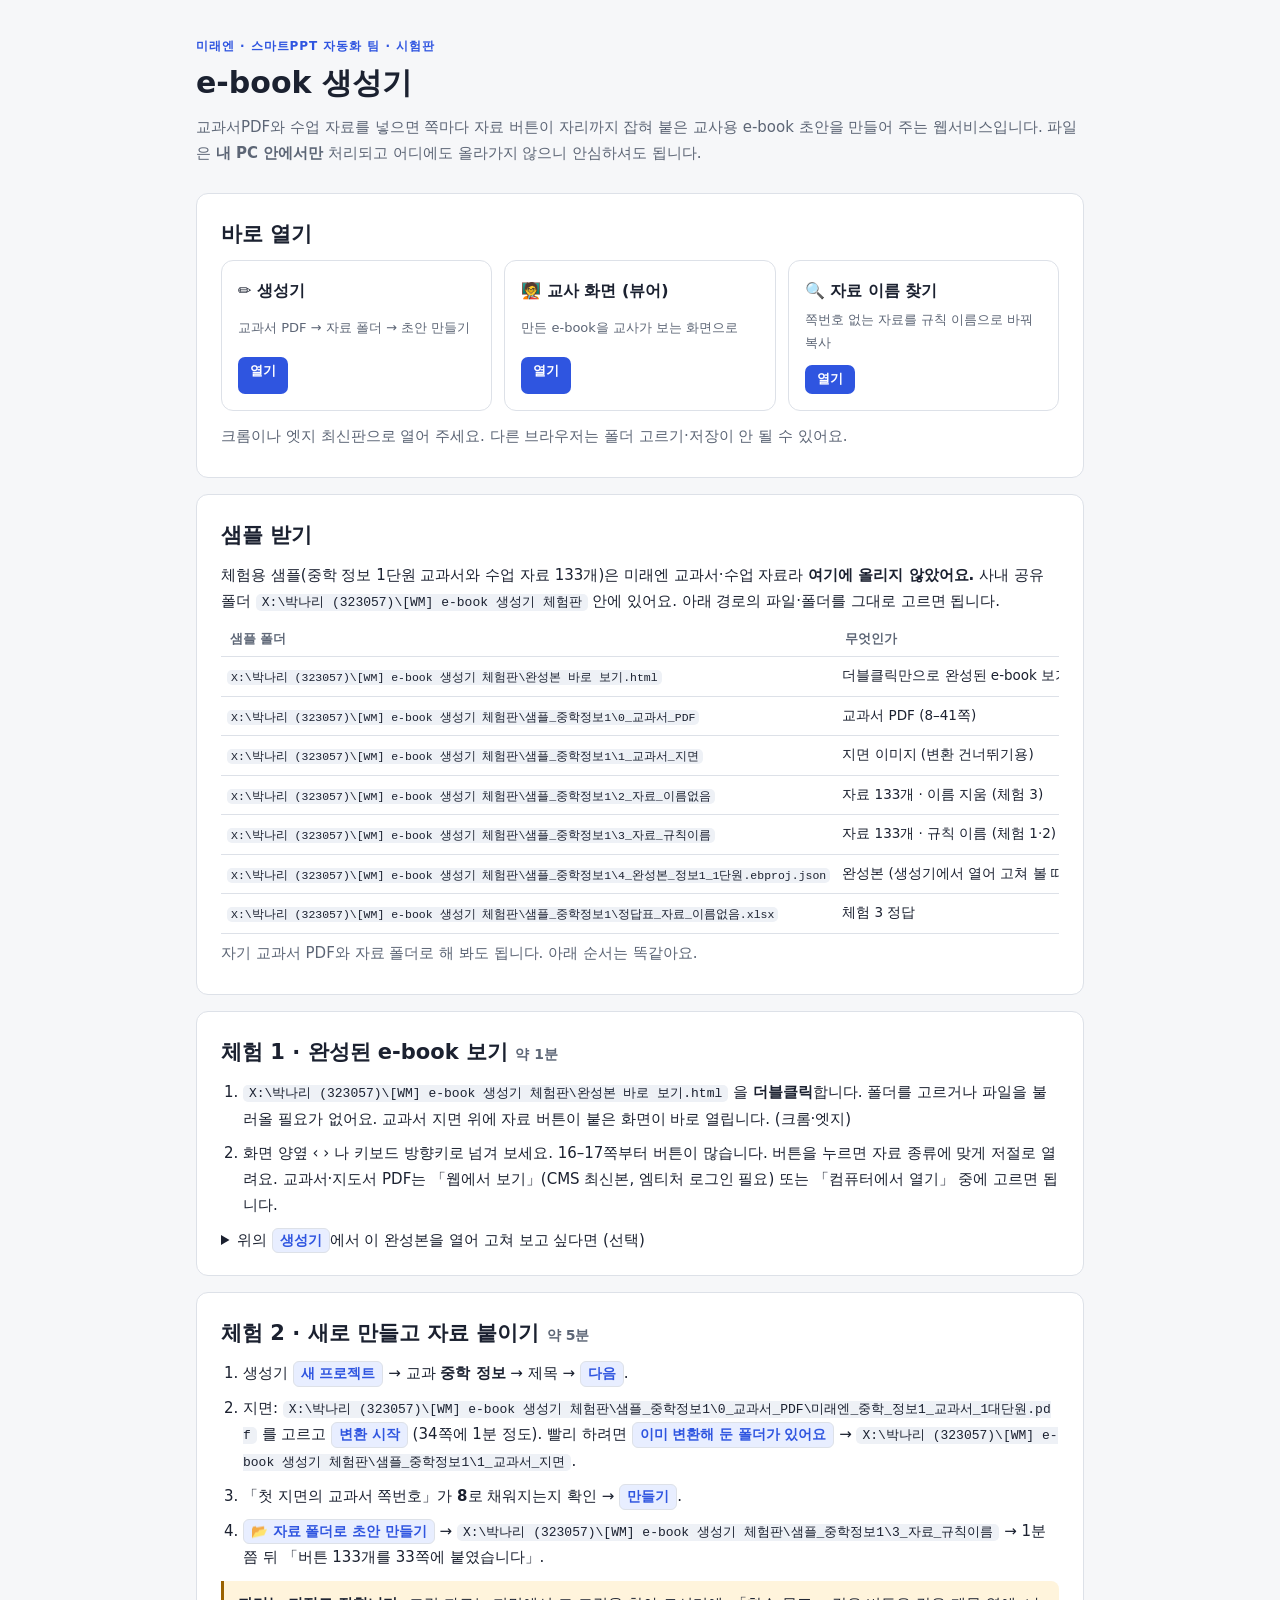
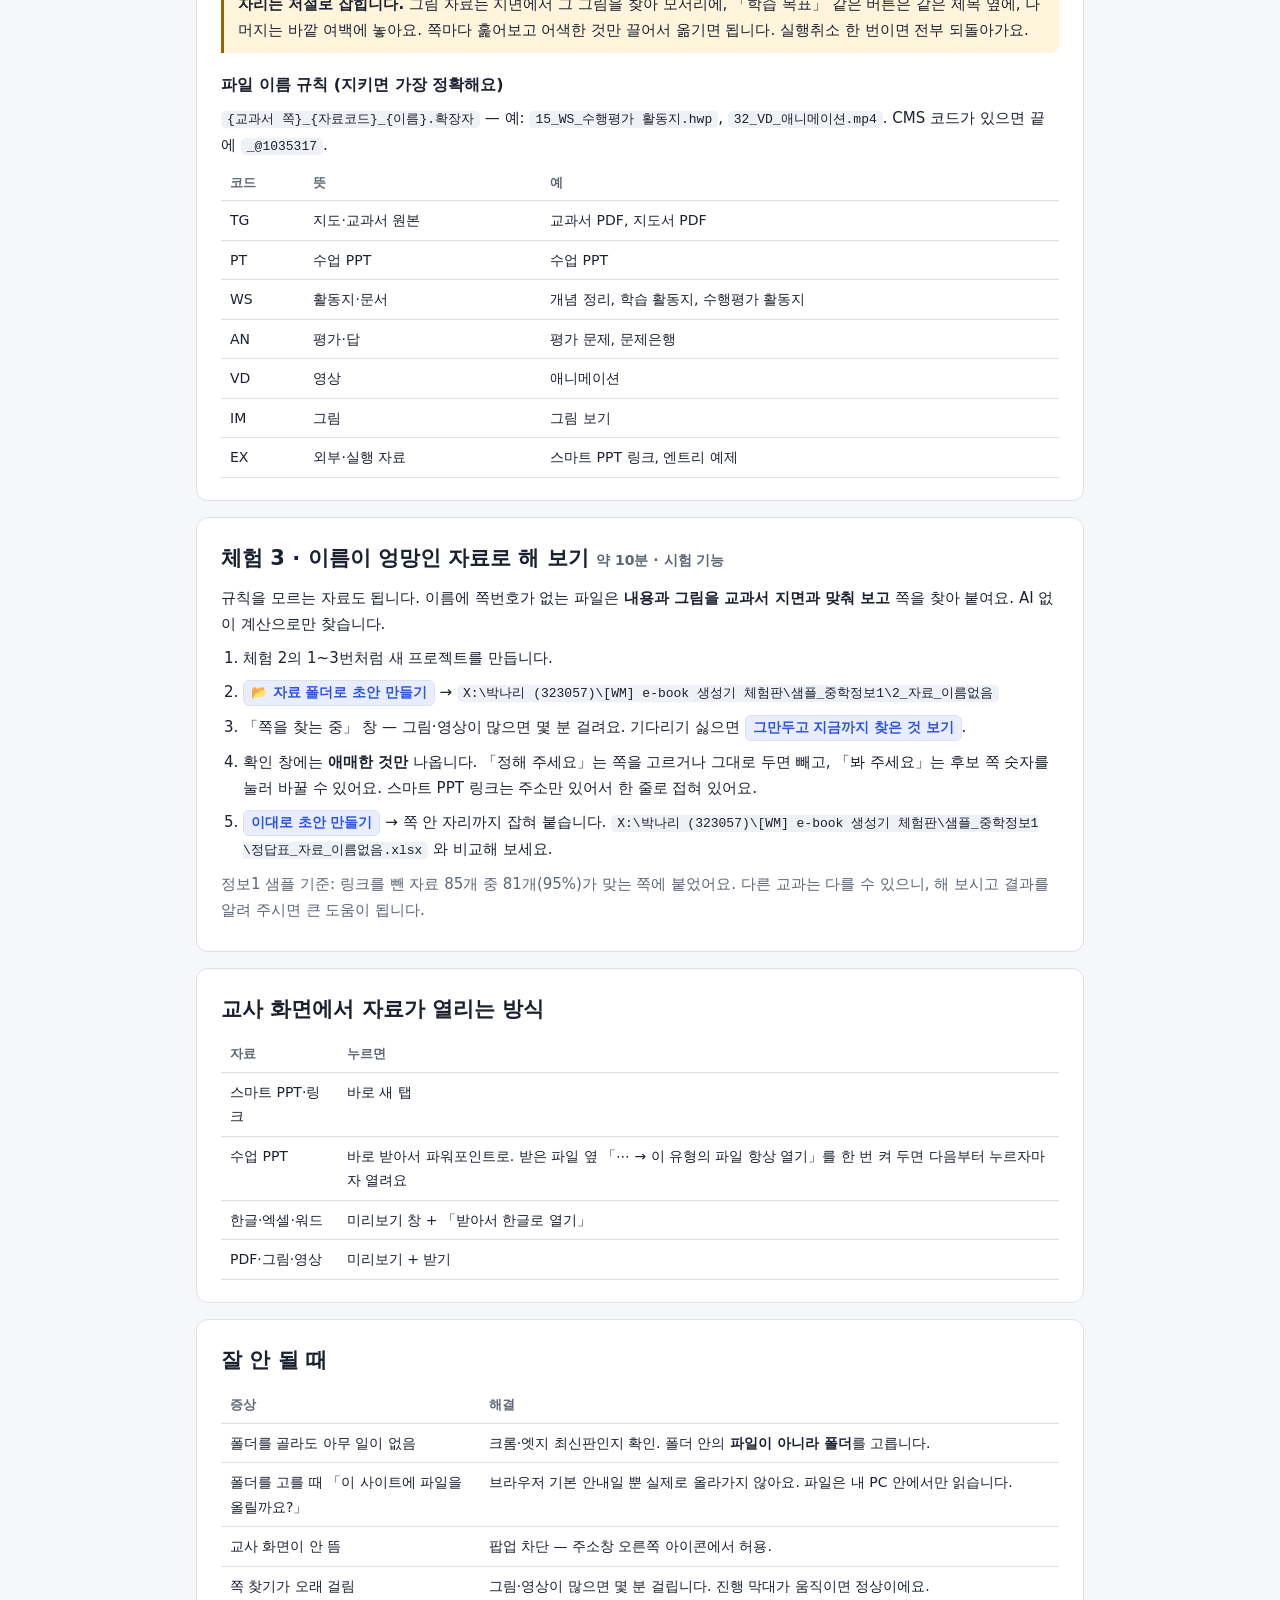
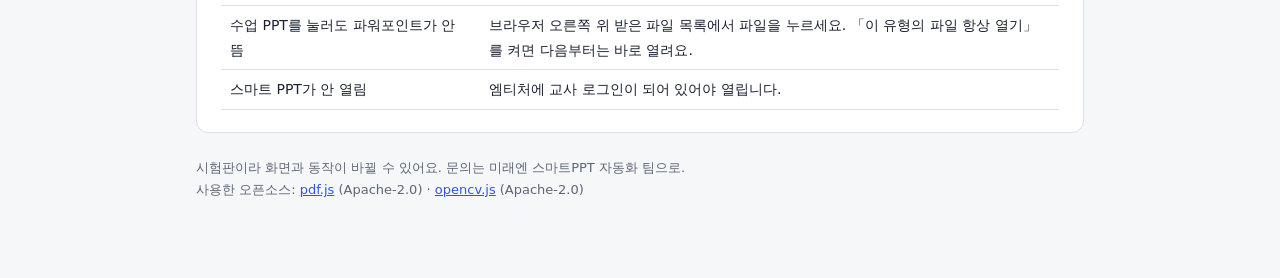
==== index.html @ e25e2d85 "체험 1을 완성본 바로 보기 기준으로 수정, 뷰어 화질·CMS 열기 버튼 반영 Co-Authored-By: Claude Sonnet 5.5 <noreply@anthropic.com" ====
<!doctype html>
<html lang="ko">
<head>
<meta charset="utf-8">
<meta name="viewport" content="width=device-width,initial-scale=1">
<title>e-book 생성기</title>
<meta name="description" content="교과서 PDF와 수업 자료 폴더를 넣으면 쪽마다 자료 버튼이 붙은 교사용 e-book 초안을 만들어 주는 브라우저 도구">
<style>
:root{
  --bg:#f6f7f9; --paper:#fff; --ink:#1b2130; --muted:#5d6676; --line:#dde1e8;
  --accent:#2f55e0; --accent-ink:#fff; --soft:#e8eeff; --ok:#1d7a4e; --warn:#9a6200; --warnbg:#fff4dc; --code:#eef1f6;
}
@media (prefers-color-scheme: dark){
  :root{ --bg:#111318; --paper:#191c23; --ink:#e7e9ee; --muted:#9aa2b1; --line:#2b303b;
    --accent:#6f8dff; --accent-ink:#0b1020; --soft:#1f2740; --ok:#4fc98f; --warn:#e0b45a; --warnbg:#2a2416; --code:#232733; }
}
*{box-sizing:border-box}
body{margin:0;background:var(--bg);color:var(--ink);font:15px/1.75 "Pretendard","Apple SD Gothic Neo","Malgun Gothic",system-ui,sans-serif}
.wrap{max-width:920px;margin:0 auto;padding:36px 16px 80px}
header{display:grid;gap:6px;margin-bottom:20px}
.eyebrow{font-size:12px;letter-spacing:.08em;color:var(--accent);font-weight:700}
h1{font-size:30px;line-height:1.3;margin:0}
h2{font-size:21px;margin:0 0 8px}
h3{font-size:16px;margin:18px 0 6px}
p{margin:6px 0}
a{color:var(--accent)}
section{background:var(--paper);border:1px solid var(--line);border-radius:12px;padding:22px 24px;margin:16px 0}
@media (max-width:560px){section{padding:18px 16px}}
.lede{color:var(--muted)}
.apps{display:grid;grid-template-columns:repeat(3,minmax(0,1fr));gap:12px}
@media (max-width:720px){.apps{grid-template-columns:1fr}}
.app{display:grid;gap:4px;text-decoration:none;color:inherit;border:1px solid var(--line);border-radius:12px;padding:16px;background:var(--paper);transition:border-color .15s}
.app:hover{border-color:var(--accent)}
.app b{font-size:16px}.app span{color:var(--muted);font-size:13px}
.app .go{margin-top:6px;justify-self:start;background:var(--accent);color:var(--accent-ink);border-radius:7px;padding:3px 12px;font-weight:700;font-size:13px}
ol.steps{padding-left:22px;margin:8px 0}
ol.steps li{margin:8px 0}
code,.path{font-family:ui-monospace,Consolas,monospace;font-size:13px;background:var(--code);padding:1px 6px;border-radius:5px;word-break:break-all}
.btn{display:inline-block;border:1px solid var(--line);background:var(--soft);color:var(--accent);border-radius:6px;padding:0 7px;font-weight:600;font-size:13.5px;white-space:nowrap}
table{border-collapse:collapse;width:100%;font-size:14px}
th,td{text-align:left;padding:7px 9px;border-bottom:1px solid var(--line);vertical-align:top}
th{font-size:12.5px;color:var(--muted)}
.note{background:var(--warnbg);border-left:3px solid var(--warn);padding:10px 14px;border-radius:0 8px 8px 0;margin:10px 0}
.scroll{overflow-x:auto}
.samples td:first-child{white-space:nowrap;width:1%}
.samples td:first-child .path{word-break:normal;font-size:11.5px;padding:1px 4px}
.samples td{padding:7px 6px}
.samples td:last-child{font-size:13.5px;white-space:nowrap}
footer{color:var(--muted);font-size:13px;margin-top:24px}
</style>
</head>
<body>
<div class="wrap">
<header>
  <div class="eyebrow">미래엔 · 스마트PPT 자동화 팀 · 시험판</div>
  <h1>e-book 생성기</h1>
  <p class="lede">교과서PDF와 수업 자료를 넣으면 쪽마다 자료 버튼이 자리까지 잡혀 붙은 교사용 e-book 초안을 만들어 주는 웹서비스입니다. 파일은 <b>내 PC 안에서만</b> 처리되고 어디에도 올라가지 않으니 안심하셔도 됩니다.</p>
</header>

<section>
  <h2>바로 열기</h2>
  <div class="apps">
    <a class="app" href="authoring/index.html" target="_blank" rel="noopener"><b>✏️ 생성기</b><span>교과서 PDF → 자료 폴더 → 초안 만들기</span><span class="go">열기</span></a>
    <a class="app" href="viewer/index.html" target="_blank" rel="noopener"><b>🧑‍🏫 교사 화면 (뷰어)</b><span>만든 e-book을 교사가 보는 화면으로</span><span class="go">열기</span></a>
    <a class="app" href="authoring/name-finder.html" target="_blank" rel="noopener"><b>🔍 자료 이름 찾기</b><span>쪽번호 없는 자료를 규칙 이름으로 바꿔 복사</span><span class="go">열기</span></a>
  </div>
  <p class="lede" style="margin-top:12px">크롬이나 엣지 최신판으로 열어 주세요. 다른 브라우저는 폴더 고르기·저장이 안 될 수 있어요.</p>
</section>

<section>
  <h2>샘플 받기</h2>
  <p>체험용 샘플(중학 정보 1단원 교과서와 수업 자료 133개)은 미래엔 교과서·수업 자료라 <b>여기에 올리지 않았어요.</b> 사내 공유 폴더 <span class="path">X:\박나리 (323057)\[WM] e-book 생성기 체험판</span> 안에 있어요. 아래 경로의 파일·폴더를 그대로 고르면 됩니다.</p>
  <div class="scroll"><table class="samples">
    <tr><th>샘플 폴더</th><th>무엇인가</th></tr>
    <tr><td><span class="path">X:\박나리 (323057)\[WM] e-book 생성기 체험판\완성본 바로 보기.html</span></td><td>더블클릭만으로 완성된 e-book 보기 (체험 1)</td></tr>
    <tr><td><span class="path">X:\박나리 (323057)\[WM] e-book 생성기 체험판\샘플_중학정보1\0_교과서_PDF</span></td><td>교과서 PDF (8–41쪽)</td></tr>
    <tr><td><span class="path">X:\박나리 (323057)\[WM] e-book 생성기 체험판\샘플_중학정보1\1_교과서_지면</span></td><td>지면 이미지 (변환 건너뛰기용)</td></tr>
    <tr><td><span class="path">X:\박나리 (323057)\[WM] e-book 생성기 체험판\샘플_중학정보1\2_자료_이름없음</span></td><td>자료 133개 · 이름 지움 (체험 3)</td></tr>
    <tr><td><span class="path">X:\박나리 (323057)\[WM] e-book 생성기 체험판\샘플_중학정보1\3_자료_규칙이름</span></td><td>자료 133개 · 규칙 이름 (체험 1·2)</td></tr>
    <tr><td><span class="path">X:\박나리 (323057)\[WM] e-book 생성기 체험판\샘플_중학정보1\4_완성본_정보1_1단원.ebproj.json</span></td><td>완성본 (생성기에서 열어 고쳐 볼 때)</td></tr>
    <tr><td><span class="path">X:\박나리 (323057)\[WM] e-book 생성기 체험판\샘플_중학정보1\정답표_자료_이름없음.xlsx</span></td><td>체험 3 정답</td></tr>
  </table></div>
  <p class="lede">자기 교과서 PDF와 자료 폴더로 해 봐도 됩니다. 아래 순서는 똑같아요.</p>
</section>

<section>
  <h2>체험 1 · 완성된 e-book 보기 <span class="lede" style="font-size:14px">약 1분</span></h2>
  <ol class="steps">
    <li><span class="path">X:\박나리 (323057)\[WM] e-book 생성기 체험판\완성본 바로 보기.html</span> 을 <b>더블클릭</b>합니다. 폴더를 고르거나 파일을 불러올 필요가 없어요. 교과서 지면 위에 자료 버튼이 붙은 화면이 바로 열립니다. (크롬·엣지)</li>
    <li>화면 양옆 ‹ › 나 키보드 방향키로 넘겨 보세요. 16–17쪽부터 버튼이 많습니다. 버튼을 누르면 자료 종류에 맞게 저절로 열려요. 교과서·지도서 PDF는 「웹에서 보기」(CMS 최신본, 엠티처 로그인 필요) 또는 「컴퓨터에서 열기」 중에 고르면 됩니다.</li>
  </ol>
  <details>
    <summary>위의 <span class="btn">생성기</span>에서 이 완성본을 열어 고쳐 보고 싶다면 (선택)</summary>
    <ol class="steps">
    <li>위의 <span class="btn">생성기</span>를 엽니다. 「새 프로젝트 만들기」 창이 뜨면 왼쪽 아래 <span class="btn">저장해 둔 프로젝트 열기</span> → <span class="path">X:\박나리 (323057)\[WM] e-book 생성기 체험판\샘플_중학정보1\4_완성본_정보1_1단원.ebproj.json</span>. (창이 없으면 위쪽 <span class="btn">열기</span>)</li>
    <li><span class="btn">지면 폴더 불러오기</span> → <span class="path">X:\박나리 (323057)\[WM] e-book 생성기 체험판\샘플_중학정보1\1_교과서_지면</span>. 「첫 쪽을 몇 번째 지면에 둘까요?」는 <b>1</b> 그대로.</li>
    <li>버튼을 눌러 자료가 열리게 하려면 <span class="btn">📂 자료 폴더로 초안 만들기</span> → <span class="path">X:\박나리 (323057)\[WM] e-book 생성기 체험판\샘플_중학정보1\3_자료_규칙이름</span>. 이미 붙은 버튼은 그대로 두고 원본 파일만 다시 이어 줍니다.</li>
    <li><span class="btn">👁 교사 화면으로 보기</span> — 교사가 수업에서 보는 화면이 새 창으로 열립니다. 팝업이 막히면 주소창 오른쪽에서 허용해 주세요.</li>
  </ol>
  </details>
</section>

<section>
  <h2>체험 2 · 새로 만들고 자료 붙이기 <span class="lede" style="font-size:14px">약 5분</span></h2>
  <ol class="steps">
    <li>생성기 <span class="btn">새 프로젝트</span> → 교과 <b>중학 정보</b> → 제목 → <span class="btn">다음</span>.</li>
    <li>지면: <span class="path">X:\박나리 (323057)\[WM] e-book 생성기 체험판\샘플_중학정보1\0_교과서_PDF\미래엔_중학_정보1_교과서_1대단원.pdf</span> 를 고르고 <span class="btn">변환 시작</span> (34쪽에 1분 정도). 빨리 하려면 <span class="btn">이미 변환해 둔 폴더가 있어요</span> → <span class="path">X:\박나리 (323057)\[WM] e-book 생성기 체험판\샘플_중학정보1\1_교과서_지면</span>.</li>
    <li>「첫 지면의 교과서 쪽번호」가 <b>8</b>로 채워지는지 확인 → <span class="btn">만들기</span>.</li>
    <li><span class="btn">📂 자료 폴더로 초안 만들기</span> → <span class="path">X:\박나리 (323057)\[WM] e-book 생성기 체험판\샘플_중학정보1\3_자료_규칙이름</span> → 1분쯤 뒤 「버튼 133개를 33쪽에 붙였습니다」.</li>
  </ol>
  <div class="note"><b>자리는 저절로 잡힙니다.</b> 그림 자료는 지면에서 그 그림을 찾아 모서리에, 「학습 목표」 같은 버튼은 같은 제목 옆에, 나머지는 바깥 여백에 놓아요. 쪽마다 훑어보고 어색한 것만 끌어서 옮기면 됩니다. 실행취소 한 번이면 전부 되돌아가요.</div>
  <h3>파일 이름 규칙 (지키면 가장 정확해요)</h3>
  <p><code>{교과서 쪽}_{자료코드}_{이름}.확장자</code> — 예: <code>15_WS_수행평가 활동지.hwp</code>, <code>32_VD_애니메이션.mp4</code>. CMS 코드가 있으면 끝에 <code>_@1035317</code>.</p>
  <div class="scroll"><table>
    <tr><th>코드</th><th>뜻</th><th>예</th></tr>
    <tr><td>TG</td><td>지도·교과서 원본</td><td>교과서 PDF, 지도서 PDF</td></tr>
    <tr><td>PT</td><td>수업 PPT</td><td>수업 PPT</td></tr>
    <tr><td>WS</td><td>활동지·문서</td><td>개념 정리, 학습 활동지, 수행평가 활동지</td></tr>
    <tr><td>AN</td><td>평가·답</td><td>평가 문제, 문제은행</td></tr>
    <tr><td>VD</td><td>영상</td><td>애니메이션</td></tr>
    <tr><td>IM</td><td>그림</td><td>그림 보기</td></tr>
    <tr><td>EX</td><td>외부·실행 자료</td><td>스마트 PPT 링크, 엔트리 예제</td></tr>
  </table></div>
</section>

<section>
  <h2>체험 3 · 이름이 엉망인 자료로 해 보기 <span class="lede" style="font-size:14px">약 10분 · 시험 기능</span></h2>
  <p>규칙을 모르는 자료도 됩니다. 이름에 쪽번호가 없는 파일은 <b>내용과 그림을 교과서 지면과 맞춰 보고</b> 쪽을 찾아 붙여요. AI 없이 계산으로만 찾습니다.</p>
  <ol class="steps">
    <li>체험 2의 1~3번처럼 새 프로젝트를 만듭니다.</li>
    <li><span class="btn">📂 자료 폴더로 초안 만들기</span> → <span class="path">X:\박나리 (323057)\[WM] e-book 생성기 체험판\샘플_중학정보1\2_자료_이름없음</span></li>
    <li>「쪽을 찾는 중」 창 — 그림·영상이 많으면 몇 분 걸려요. 기다리기 싫으면 <span class="btn">그만두고 지금까지 찾은 것 보기</span>.</li>
    <li>확인 창에는 <b>애매한 것만</b> 나옵니다. 「정해 주세요」는 쪽을 고르거나 그대로 두면 빼고, 「봐 주세요」는 후보 쪽 숫자를 눌러 바꿀 수 있어요. 스마트 PPT 링크는 주소만 있어서 한 줄로 접혀 있어요.</li>
    <li><span class="btn">이대로 초안 만들기</span> → 쪽 안 자리까지 잡혀 붙습니다. <span class="path">X:\박나리 (323057)\[WM] e-book 생성기 체험판\샘플_중학정보1\정답표_자료_이름없음.xlsx</span> 와 비교해 보세요.</li>
  </ol>
  <p class="lede">정보1 샘플 기준: 링크를 뺀 자료 85개 중 81개(95%)가 맞는 쪽에 붙었어요. 다른 교과는 다를 수 있으니, 해 보시고 결과를 알려 주시면 큰 도움이 됩니다.</p>
</section>

<section>
  <h2>교사 화면에서 자료가 열리는 방식</h2>
  <div class="scroll"><table>
    <tr><th>자료</th><th>누르면</th></tr>
    <tr><td>스마트 PPT·링크</td><td>바로 새 탭</td></tr>
    <tr><td>수업 PPT</td><td>바로 받아서 파워포인트로. 받은 파일 옆 「⋯ → 이 유형의 파일 항상 열기」를 한 번 켜 두면 다음부터 누르자마자 열려요</td></tr>
    <tr><td>한글·엑셀·워드</td><td>미리보기 창 + 「받아서 한글로 열기」</td></tr>
    <tr><td>PDF·그림·영상</td><td>미리보기 + 받기</td></tr>
  </table></div>
</section>

<section>
  <h2>잘 안 될 때</h2>
  <div class="scroll"><table>
    <tr><th>증상</th><th>해결</th></tr>
    <tr><td>폴더를 골라도 아무 일이 없음</td><td>크롬·엣지 최신판인지 확인. 폴더 안의 <b>파일이 아니라 폴더</b>를 고릅니다.</td></tr>
    <tr><td>폴더를 고를 때 「이 사이트에 파일을 올릴까요?」</td><td>브라우저 기본 안내일 뿐 실제로 올라가지 않아요. 파일은 내 PC 안에서만 읽습니다.</td></tr>
    <tr><td>교사 화면이 안 뜸</td><td>팝업 차단 — 주소창 오른쪽 아이콘에서 허용.</td></tr>
    <tr><td>쪽 찾기가 오래 걸림</td><td>그림·영상이 많으면 몇 분 걸립니다. 진행 막대가 움직이면 정상이에요.</td></tr>
    <tr><td>수업 PPT를 눌러도 파워포인트가 안 뜸</td><td>브라우저 오른쪽 위 받은 파일 목록에서 파일을 누르세요. 「이 유형의 파일 항상 열기」를 켜면 다음부터는 바로 열려요.</td></tr>
    <tr><td>스마트 PPT가 안 열림</td><td>엠티처에 교사 로그인이 되어 있어야 열립니다.</td></tr>
  </table></div>
</section>

<footer>
  시험판이라 화면과 동작이 바뀔 수 있어요. 문의는 미래엔 스마트PPT 자동화 팀으로.<br>
  사용한 오픈소스: <a href="https://github.com/mozilla/pdf.js" rel="noopener">pdf.js</a> (Apache-2.0) · <a href="https://github.com/TechStark/opencv-js" rel="noopener">opencv.js</a> (Apache-2.0)
</footer>
</div>
</body>
</html>
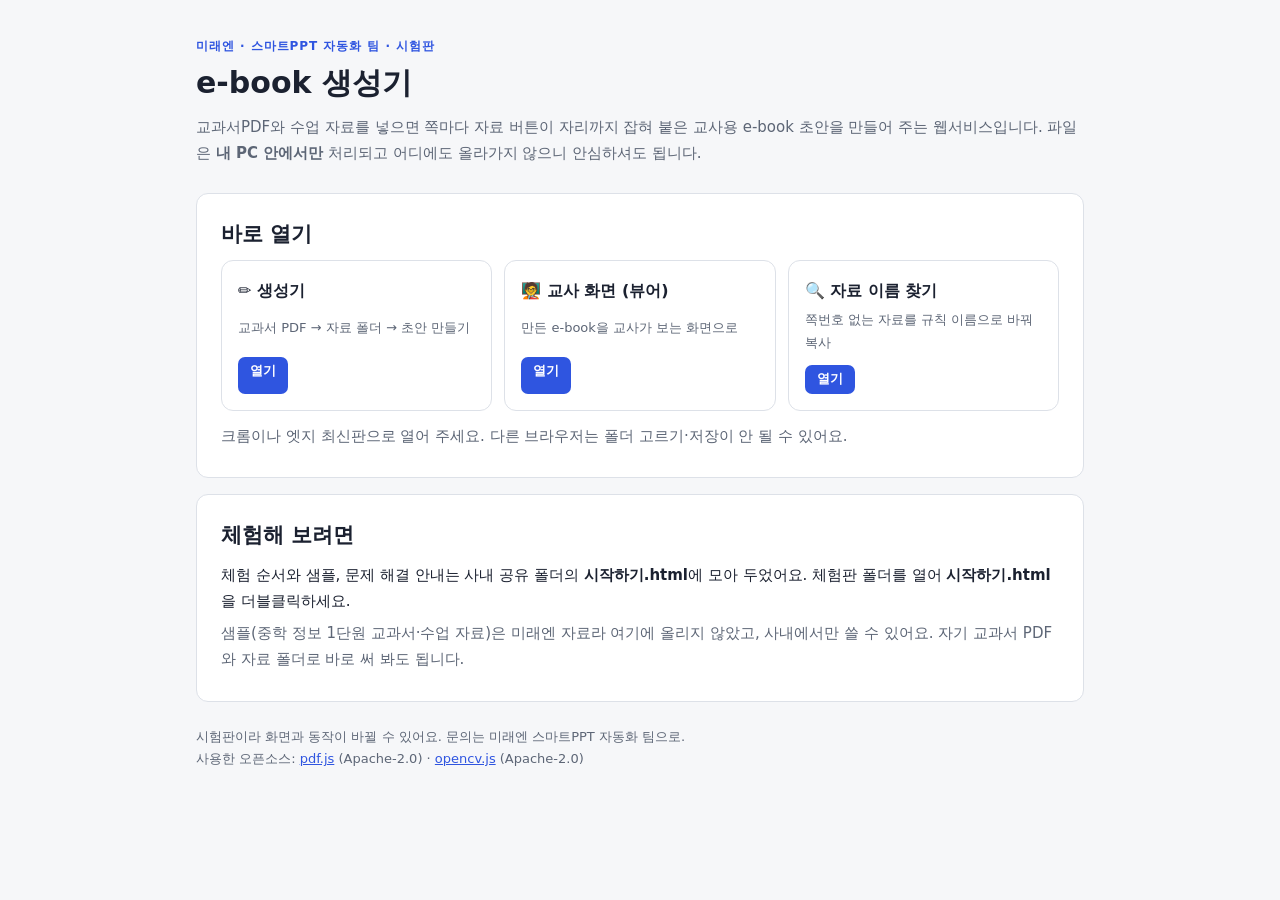
==== commit ca4c9035: "공개 페이지는 입구만 남기고 체험 안내는 시작하기.html로 일원화 Co-Authored-By: Claude Sonnet 5.5 <noreply@anthropic.com> Clau" ====
--- a/index.html
+++ b/index.html
@@ -68,96 +68,9 @@
 </section>
 
 <section>
-  <h2>샘플 받기</h2>
-  <p>체험용 샘플(중학 정보 1단원 교과서와 수업 자료 133개)은 미래엔 교과서·수업 자료라 <b>여기에 올리지 않았어요.</b> 사내 공유 폴더 <span class="path">X:\박나리 (323057)\[WM] e-book 생성기 체험판</span> 안에 있어요. 아래 경로의 파일·폴더를 그대로 고르면 됩니다.</p>
-  <div class="scroll"><table class="samples">
-    <tr><th>샘플 폴더</th><th>무엇인가</th></tr>
-    <tr><td><span class="path">X:\박나리 (323057)\[WM] e-book 생성기 체험판\완성본 바로 보기.html</span></td><td>더블클릭만으로 완성된 e-book 보기 (체험 1)</td></tr>
-    <tr><td><span class="path">X:\박나리 (323057)\[WM] e-book 생성기 체험판\샘플_중학정보1\0_교과서_PDF</span></td><td>교과서 PDF (8–41쪽)</td></tr>
-    <tr><td><span class="path">X:\박나리 (323057)\[WM] e-book 생성기 체험판\샘플_중학정보1\1_교과서_지면</span></td><td>지면 이미지 (변환 건너뛰기용)</td></tr>
-    <tr><td><span class="path">X:\박나리 (323057)\[WM] e-book 생성기 체험판\샘플_중학정보1\2_자료_이름없음</span></td><td>자료 133개 · 이름 지움 (체험 3)</td></tr>
-    <tr><td><span class="path">X:\박나리 (323057)\[WM] e-book 생성기 체험판\샘플_중학정보1\3_자료_규칙이름</span></td><td>자료 133개 · 규칙 이름 (체험 1·2)</td></tr>
-    <tr><td><span class="path">X:\박나리 (323057)\[WM] e-book 생성기 체험판\샘플_중학정보1\4_완성본_정보1_1단원.ebproj.json</span></td><td>완성본 (생성기에서 열어 고쳐 볼 때)</td></tr>
-    <tr><td><span class="path">X:\박나리 (323057)\[WM] e-book 생성기 체험판\샘플_중학정보1\정답표_자료_이름없음.xlsx</span></td><td>체험 3 정답</td></tr>
-  </table></div>
-  <p class="lede">자기 교과서 PDF와 자료 폴더로 해 봐도 됩니다. 아래 순서는 똑같아요.</p>
-</section>
-
-<section>
-  <h2>체험 1 · 완성된 e-book 보기 <span class="lede" style="font-size:14px">약 1분</span></h2>
-  <ol class="steps">
-    <li><span class="path">X:\박나리 (323057)\[WM] e-book 생성기 체험판\완성본 바로 보기.html</span> 을 <b>더블클릭</b>합니다. 폴더를 고르거나 파일을 불러올 필요가 없어요. 교과서 지면 위에 자료 버튼이 붙은 화면이 바로 열립니다. (크롬·엣지)</li>
-    <li>화면 양옆 ‹ › 나 키보드 방향키로 넘겨 보세요. 16–17쪽부터 버튼이 많습니다. 버튼을 누르면 자료 종류에 맞게 저절로 열려요. 교과서·지도서 PDF는 「웹에서 보기」(CMS 최신본, 엠티처 로그인 필요) 또는 「컴퓨터에서 열기」 중에 고르면 됩니다.</li>
-  </ol>
-  <details>
-    <summary>위의 <span class="btn">생성기</span>에서 이 완성본을 열어 고쳐 보고 싶다면 (선택)</summary>
-    <ol class="steps">
-    <li>위의 <span class="btn">생성기</span>를 엽니다. 「새 프로젝트 만들기」 창이 뜨면 왼쪽 아래 <span class="btn">저장해 둔 프로젝트 열기</span> → <span class="path">X:\박나리 (323057)\[WM] e-book 생성기 체험판\샘플_중학정보1\4_완성본_정보1_1단원.ebproj.json</span>. (창이 없으면 위쪽 <span class="btn">열기</span>)</li>
-    <li><span class="btn">지면 폴더 불러오기</span> → <span class="path">X:\박나리 (323057)\[WM] e-book 생성기 체험판\샘플_중학정보1\1_교과서_지면</span>. 「첫 쪽을 몇 번째 지면에 둘까요?」는 <b>1</b> 그대로.</li>
-    <li>버튼을 눌러 자료가 열리게 하려면 <span class="btn">📂 자료 폴더로 초안 만들기</span> → <span class="path">X:\박나리 (323057)\[WM] e-book 생성기 체험판\샘플_중학정보1\3_자료_규칙이름</span>. 이미 붙은 버튼은 그대로 두고 원본 파일만 다시 이어 줍니다.</li>
-    <li><span class="btn">👁 교사 화면으로 보기</span> — 교사가 수업에서 보는 화면이 새 창으로 열립니다. 팝업이 막히면 주소창 오른쪽에서 허용해 주세요.</li>
-  </ol>
-  </details>
-</section>
-
-<section>
-  <h2>체험 2 · 새로 만들고 자료 붙이기 <span class="lede" style="font-size:14px">약 5분</span></h2>
-  <ol class="steps">
-    <li>생성기 <span class="btn">새 프로젝트</span> → 교과 <b>중학 정보</b> → 제목 → <span class="btn">다음</span>.</li>
-    <li>지면: <span class="path">X:\박나리 (323057)\[WM] e-book 생성기 체험판\샘플_중학정보1\0_교과서_PDF\미래엔_중학_정보1_교과서_1대단원.pdf</span> 를 고르고 <span class="btn">변환 시작</span> (34쪽에 1분 정도). 빨리 하려면 <span class="btn">이미 변환해 둔 폴더가 있어요</span> → <span class="path">X:\박나리 (323057)\[WM] e-book 생성기 체험판\샘플_중학정보1\1_교과서_지면</span>.</li>
-    <li>「첫 지면의 교과서 쪽번호」가 <b>8</b>로 채워지는지 확인 → <span class="btn">만들기</span>.</li>
-    <li><span class="btn">📂 자료 폴더로 초안 만들기</span> → <span class="path">X:\박나리 (323057)\[WM] e-book 생성기 체험판\샘플_중학정보1\3_자료_규칙이름</span> → 1분쯤 뒤 「버튼 133개를 33쪽에 붙였습니다」.</li>
-  </ol>
-  <div class="note"><b>자리는 저절로 잡힙니다.</b> 그림 자료는 지면에서 그 그림을 찾아 모서리에, 「학습 목표」 같은 버튼은 같은 제목 옆에, 나머지는 바깥 여백에 놓아요. 쪽마다 훑어보고 어색한 것만 끌어서 옮기면 됩니다. 실행취소 한 번이면 전부 되돌아가요.</div>
-  <h3>파일 이름 규칙 (지키면 가장 정확해요)</h3>
-  <p><code>{교과서 쪽}_{자료코드}_{이름}.확장자</code> — 예: <code>15_WS_수행평가 활동지.hwp</code>, <code>32_VD_애니메이션.mp4</code>. CMS 코드가 있으면 끝에 <code>_@1035317</code>.</p>
-  <div class="scroll"><table>
-    <tr><th>코드</th><th>뜻</th><th>예</th></tr>
-    <tr><td>TG</td><td>지도·교과서 원본</td><td>교과서 PDF, 지도서 PDF</td></tr>
-    <tr><td>PT</td><td>수업 PPT</td><td>수업 PPT</td></tr>
-    <tr><td>WS</td><td>활동지·문서</td><td>개념 정리, 학습 활동지, 수행평가 활동지</td></tr>
-    <tr><td>AN</td><td>평가·답</td><td>평가 문제, 문제은행</td></tr>
-    <tr><td>VD</td><td>영상</td><td>애니메이션</td></tr>
-    <tr><td>IM</td><td>그림</td><td>그림 보기</td></tr>
-    <tr><td>EX</td><td>외부·실행 자료</td><td>스마트 PPT 링크, 엔트리 예제</td></tr>
-  </table></div>
-</section>
-
-<section>
-  <h2>체험 3 · 이름이 엉망인 자료로 해 보기 <span class="lede" style="font-size:14px">약 10분 · 시험 기능</span></h2>
-  <p>규칙을 모르는 자료도 됩니다. 이름에 쪽번호가 없는 파일은 <b>내용과 그림을 교과서 지면과 맞춰 보고</b> 쪽을 찾아 붙여요. AI 없이 계산으로만 찾습니다.</p>
-  <ol class="steps">
-    <li>체험 2의 1~3번처럼 새 프로젝트를 만듭니다.</li>
-    <li><span class="btn">📂 자료 폴더로 초안 만들기</span> → <span class="path">X:\박나리 (323057)\[WM] e-book 생성기 체험판\샘플_중학정보1\2_자료_이름없음</span></li>
-    <li>「쪽을 찾는 중」 창 — 그림·영상이 많으면 몇 분 걸려요. 기다리기 싫으면 <span class="btn">그만두고 지금까지 찾은 것 보기</span>.</li>
-    <li>확인 창에는 <b>애매한 것만</b> 나옵니다. 「정해 주세요」는 쪽을 고르거나 그대로 두면 빼고, 「봐 주세요」는 후보 쪽 숫자를 눌러 바꿀 수 있어요. 스마트 PPT 링크는 주소만 있어서 한 줄로 접혀 있어요.</li>
-    <li><span class="btn">이대로 초안 만들기</span> → 쪽 안 자리까지 잡혀 붙습니다. <span class="path">X:\박나리 (323057)\[WM] e-book 생성기 체험판\샘플_중학정보1\정답표_자료_이름없음.xlsx</span> 와 비교해 보세요.</li>
-  </ol>
-  <p class="lede">정보1 샘플 기준: 링크를 뺀 자료 85개 중 81개(95%)가 맞는 쪽에 붙었어요. 다른 교과는 다를 수 있으니, 해 보시고 결과를 알려 주시면 큰 도움이 됩니다.</p>
-</section>
-
-<section>
-  <h2>교사 화면에서 자료가 열리는 방식</h2>
-  <div class="scroll"><table>
-    <tr><th>자료</th><th>누르면</th></tr>
-    <tr><td>스마트 PPT·링크</td><td>바로 새 탭</td></tr>
-    <tr><td>수업 PPT</td><td>바로 받아서 파워포인트로. 받은 파일 옆 「⋯ → 이 유형의 파일 항상 열기」를 한 번 켜 두면 다음부터 누르자마자 열려요</td></tr>
-    <tr><td>한글·엑셀·워드</td><td>미리보기 창 + 「받아서 한글로 열기」</td></tr>
-    <tr><td>PDF·그림·영상</td><td>미리보기 + 받기</td></tr>
-  </table></div>
-</section>
-
-<section>
-  <h2>잘 안 될 때</h2>
-  <div class="scroll"><table>
-    <tr><th>증상</th><th>해결</th></tr>
-    <tr><td>폴더를 골라도 아무 일이 없음</td><td>크롬·엣지 최신판인지 확인. 폴더 안의 <b>파일이 아니라 폴더</b>를 고릅니다.</td></tr>
-    <tr><td>폴더를 고를 때 「이 사이트에 파일을 올릴까요?」</td><td>브라우저 기본 안내일 뿐 실제로 올라가지 않아요. 파일은 내 PC 안에서만 읽습니다.</td></tr>
-    <tr><td>교사 화면이 안 뜸</td><td>팝업 차단 — 주소창 오른쪽 아이콘에서 허용.</td></tr>
-    <tr><td>쪽 찾기가 오래 걸림</td><td>그림·영상이 많으면 몇 분 걸립니다. 진행 막대가 움직이면 정상이에요.</td></tr>
-    <tr><td>수업 PPT를 눌러도 파워포인트가 안 뜸</td><td>브라우저 오른쪽 위 받은 파일 목록에서 파일을 누르세요. 「이 유형의 파일 항상 열기」를 켜면 다음부터는 바로 열려요.</td></tr>
-    <tr><td>스마트 PPT가 안 열림</td><td>엠티처에 교사 로그인이 되어 있어야 열립니다.</td></tr>
-  </table></div>
+  <h2>체험해 보려면</h2>
+  <p>체험 순서와 샘플, 문제 해결 안내는 사내 공유 폴더의 <b>시작하기.html</b>에 모아 두었어요. 체험판 폴더를 열어 <b>시작하기.html</b>을 더블클릭하세요.</p>
+  <p class="lede">샘플(중학 정보 1단원 교과서·수업 자료)은 미래엔 자료라 여기에 올리지 않았고, 사내에서만 쓸 수 있어요. 자기 교과서 PDF와 자료 폴더로 바로 써 봐도 됩니다.</p>
 </section>
 
 <footer>
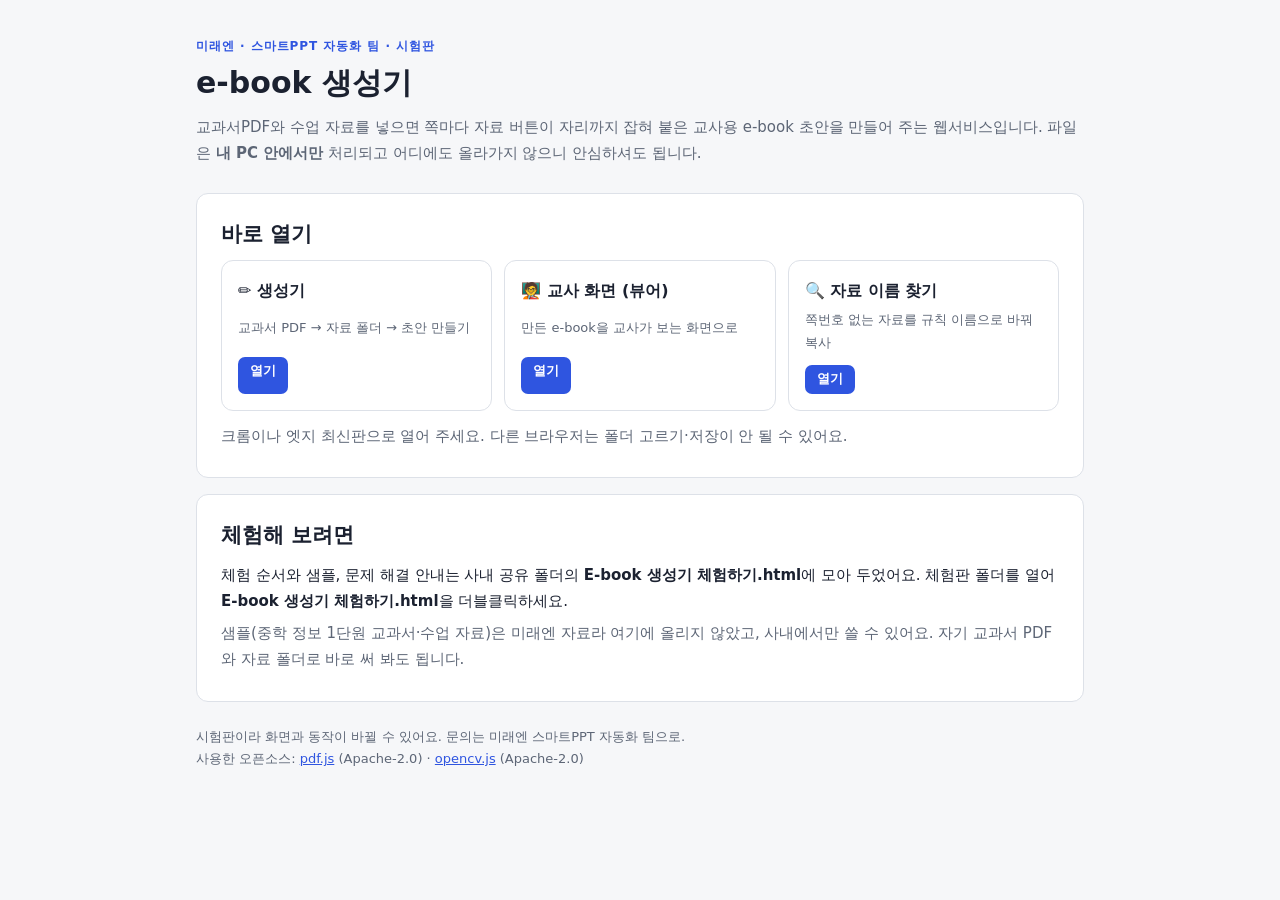
==== commit d1db8f2f: "안내 파일명 변경: E-book 생성기 체험하기.html Co-Authored-By: Claude Sonnet 5.5 <noreply@anthropic.com> Claude-Ses" ====
--- a/index.html
+++ b/index.html
@@ -69,7 +69,7 @@
 
 <section>
   <h2>체험해 보려면</h2>
-  <p>체험 순서와 샘플, 문제 해결 안내는 사내 공유 폴더의 <b>시작하기.html</b>에 모아 두었어요. 체험판 폴더를 열어 <b>시작하기.html</b>을 더블클릭하세요.</p>
+  <p>체험 순서와 샘플, 문제 해결 안내는 사내 공유 폴더의 <b>E-book 생성기 체험하기.html</b>에 모아 두었어요. 체험판 폴더를 열어 <b>E-book 생성기 체험하기.html</b>을 더블클릭하세요.</p>
   <p class="lede">샘플(중학 정보 1단원 교과서·수업 자료)은 미래엔 자료라 여기에 올리지 않았고, 사내에서만 쓸 수 있어요. 자기 교과서 PDF와 자료 폴더로 바로 써 봐도 됩니다.</p>
 </section>
 
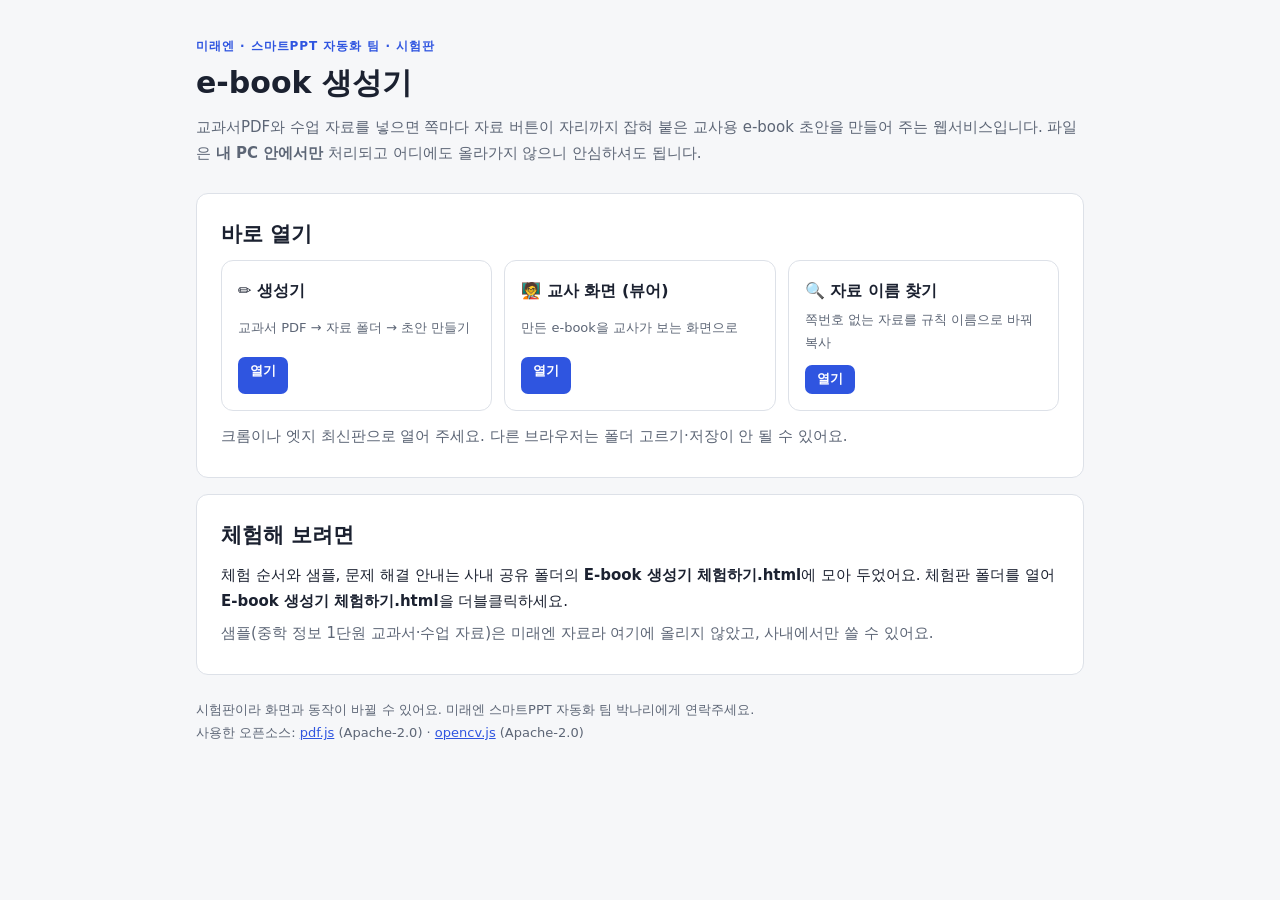
==== commit fc434b8c: "안내 문구 정리: 자기 자료 문장 삭제, 연락처 문구 수정 Co-Authored-By: Claude Sonnet 5.5 <noreply@anthropic.com> Claude-Se" ====
--- a/index.html
+++ b/index.html
@@ -70,11 +70,11 @@
 <section>
   <h2>체험해 보려면</h2>
   <p>체험 순서와 샘플, 문제 해결 안내는 사내 공유 폴더의 <b>E-book 생성기 체험하기.html</b>에 모아 두었어요. 체험판 폴더를 열어 <b>E-book 생성기 체험하기.html</b>을 더블클릭하세요.</p>
-  <p class="lede">샘플(중학 정보 1단원 교과서·수업 자료)은 미래엔 자료라 여기에 올리지 않았고, 사내에서만 쓸 수 있어요. 자기 교과서 PDF와 자료 폴더로 바로 써 봐도 됩니다.</p>
+  <p class="lede">샘플(중학 정보 1단원 교과서·수업 자료)은 미래엔 자료라 여기에 올리지 않았고, 사내에서만 쓸 수 있어요.</p>
 </section>
 
 <footer>
-  시험판이라 화면과 동작이 바뀔 수 있어요. 문의는 미래엔 스마트PPT 자동화 팀으로.<br>
+  시험판이라 화면과 동작이 바뀔 수 있어요. 미래엔 스마트PPT 자동화 팀 박나리에게 연락주세요.<br>
   사용한 오픈소스: <a href="https://github.com/mozilla/pdf.js" rel="noopener">pdf.js</a> (Apache-2.0) · <a href="https://github.com/TechStark/opencv-js" rel="noopener">opencv.js</a> (Apache-2.0)
 </footer>
 </div>
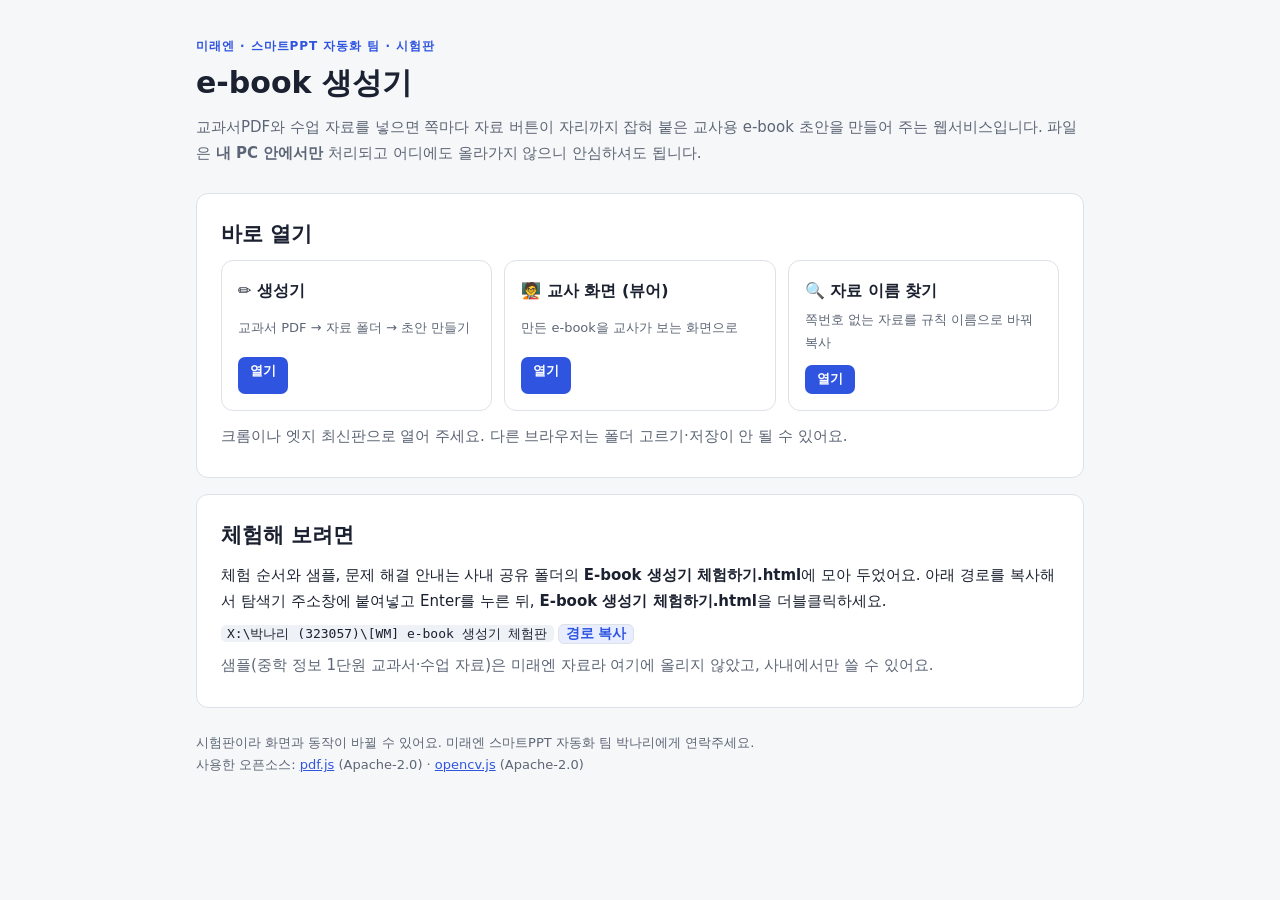
==== commit fb96fd48: "체험 안내에 공유 폴더 경로와 복사 버튼 추가 Co-Authored-By: Claude Sonnet 5.5 <noreply@anthropic.com> Claude-Session: " ====
--- a/index.html
+++ b/index.html
@@ -69,9 +69,18 @@
 
 <section>
   <h2>체험해 보려면</h2>
-  <p>체험 순서와 샘플, 문제 해결 안내는 사내 공유 폴더의 <b>E-book 생성기 체험하기.html</b>에 모아 두었어요. 체험판 폴더를 열어 <b>E-book 생성기 체험하기.html</b>을 더블클릭하세요.</p>
+  <p>체험 순서와 샘플, 문제 해결 안내는 사내 공유 폴더의 <b>E-book 생성기 체험하기.html</b>에 모아 두었어요. 아래 경로를 복사해서 탐색기 주소창에 붙여넣고 Enter를 누른 뒤, <b>E-book 생성기 체험하기.html</b>을 더블클릭하세요.</p>
+  <p><span class="path" id="share-path">X:\박나리 (323057)\[WM] e-book 생성기 체험판</span> <button type="button" id="copy-path" class="btn" style="cursor:pointer">경로 복사</button></p>
   <p class="lede">샘플(중학 정보 1단원 교과서·수업 자료)은 미래엔 자료라 여기에 올리지 않았고, 사내에서만 쓸 수 있어요.</p>
 </section>
+<script>
+document.getElementById("copy-path").addEventListener("click", function () {
+  var b = this, t = document.getElementById("share-path").textContent;
+  function done(ok) { b.textContent = ok ? "복사됨 ✓" : "직접 선택해 복사해 주세요"; setTimeout(function () { b.textContent = "경로 복사"; }, 2000); }
+  if (navigator.clipboard && navigator.clipboard.writeText) navigator.clipboard.writeText(t).then(function () { done(true); }, function () { done(false); });
+  else done(false);
+});
+</script>
 
 <footer>
   시험판이라 화면과 동작이 바뀔 수 있어요. 미래엔 스마트PPT 자동화 팀 박나리에게 연락주세요.<br>
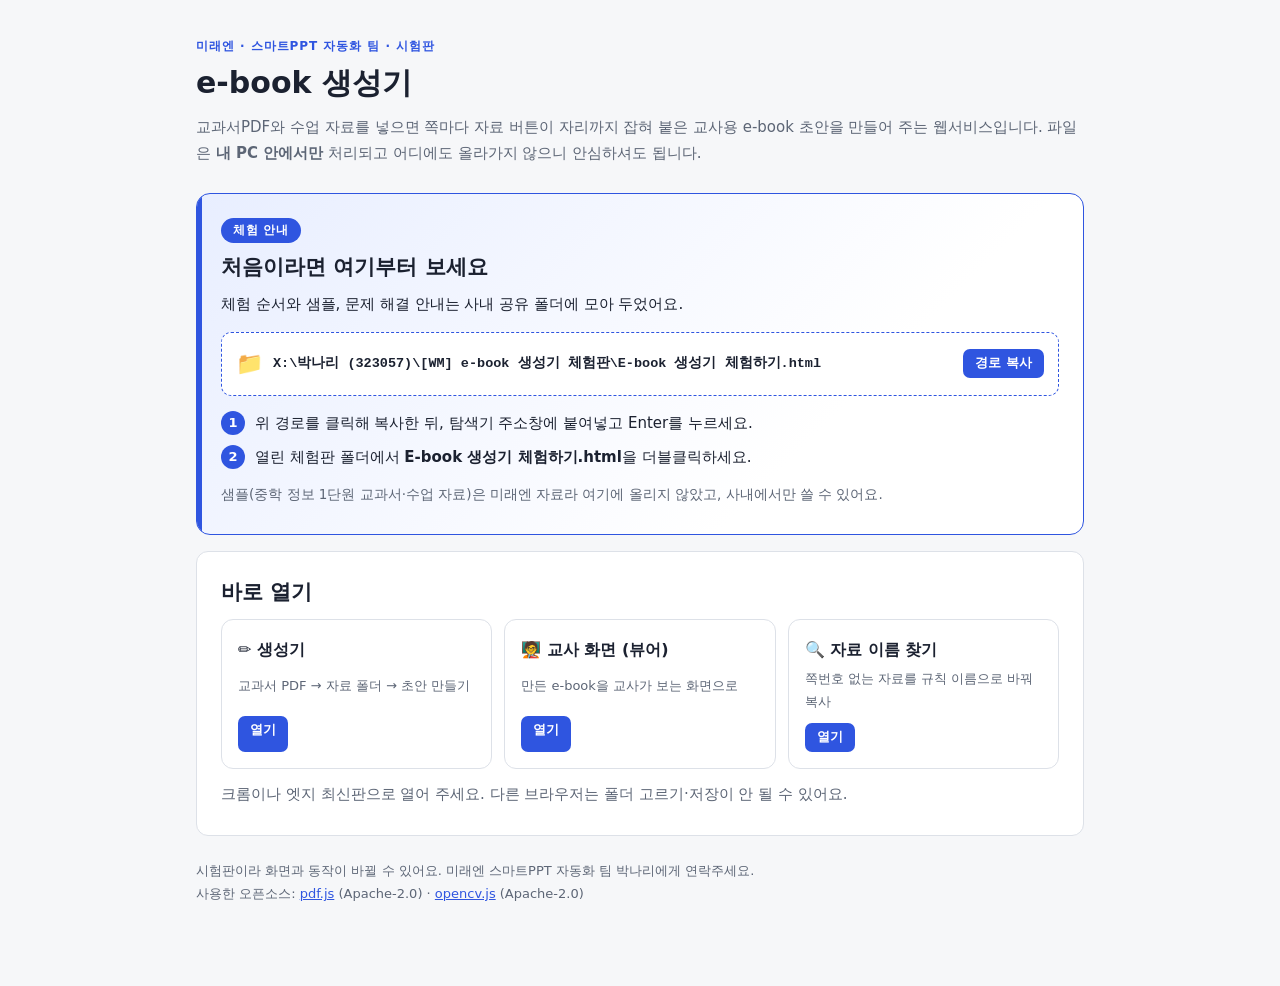
==== commit 63a16ae0: "공개 페이지 맨 위에 체험 안내 카드 추가 (경로 클릭 시 복사) Co-Authored-By: Claude Sonnet 5.5 <noreply@anthropic.com> Claud" ====
--- a/index.html
+++ b/index.html
@@ -46,6 +46,20 @@
 .samples td:first-child .path{word-break:normal;font-size:11.5px;padding:1px 4px}
 .samples td{padding:7px 6px}
 .samples td:last-child{font-size:13.5px;white-space:nowrap}
+.guide{background:linear-gradient(135deg,var(--soft),var(--paper) 70%);border:1px solid var(--accent);border-radius:14px;padding:22px 24px;margin:16px 0;position:relative;overflow:hidden}
+.guide::before{content:"";position:absolute;left:0;top:0;bottom:0;width:5px;background:var(--accent)}
+.guide .tag{display:inline-block;background:var(--accent);color:var(--accent-ink);font-size:12px;font-weight:700;letter-spacing:.06em;border-radius:999px;padding:2px 12px;margin-bottom:6px}
+.guide h2{margin:0 0 6px}
+.guide .lead{margin:4px 0 14px;color:var(--ink)}
+.pathbox{display:flex;align-items:center;gap:10px;flex-wrap:wrap;width:100%;text-align:left;font:inherit;color:inherit;cursor:pointer;background:var(--paper);border:1.5px dashed var(--accent);border-radius:10px;padding:12px 14px}
+.pathbox:hover{background:var(--soft)}
+.pathbox .ico{font-size:22px}
+.pathbox code{flex:1 1 260px;background:none;padding:0;font-size:13.5px;font-weight:600;color:var(--ink)}
+.pathbox .copy{background:var(--accent);color:var(--accent-ink);border-radius:7px;padding:3px 12px;font-weight:700;font-size:13px;white-space:nowrap}
+.guide ol{margin:14px 0 4px;padding:0;list-style:none;counter-reset:g}
+.guide ol li{counter-increment:g;position:relative;padding-left:34px;margin:8px 0}
+.guide ol li::before{content:counter(g);position:absolute;left:0;top:1px;width:24px;height:24px;border-radius:50%;background:var(--accent);color:var(--accent-ink);font-weight:700;font-size:13px;display:grid;place-items:center}
+.guide .why{margin-top:12px;font-size:13.5px;color:var(--muted)}
 footer{color:var(--muted);font-size:13px;margin-top:24px}
 </style>
 </head>
@@ -57,6 +71,30 @@
   <p class="lede">교과서PDF와 수업 자료를 넣으면 쪽마다 자료 버튼이 자리까지 잡혀 붙은 교사용 e-book 초안을 만들어 주는 웹서비스입니다. 파일은 <b>내 PC 안에서만</b> 처리되고 어디에도 올라가지 않으니 안심하셔도 됩니다.</p>
 </header>
 
+<section class="guide">
+  <span class="tag">체험 안내</span>
+  <h2>처음이라면 여기부터 보세요</h2>
+  <p class="lead">체험 순서와 샘플, 문제 해결 안내는 사내 공유 폴더에 모아 두었어요.</p>
+  <button type="button" class="pathbox" id="copy-path" title="클릭하면 경로가 복사돼요">
+    <span class="ico">📁</span>
+    <code id="share-path">X:\박나리 (323057)\[WM] e-book 생성기 체험판\E-book 생성기 체험하기.html</code>
+    <span class="copy" id="copy-label">경로 복사</span>
+  </button>
+  <ol>
+    <li>위 경로를 클릭해 복사한 뒤, 탐색기 주소창에 붙여넣고 Enter를 누르세요.</li>
+    <li>열린 체험판 폴더에서 <b>E-book 생성기 체험하기.html</b>을 더블클릭하세요.</li>
+  </ol>
+  <p class="why">샘플(중학 정보 1단원 교과서·수업 자료)은 미래엔 자료라 여기에 올리지 않았고, 사내에서만 쓸 수 있어요.</p>
+</section>
+<script>
+document.getElementById("copy-path").addEventListener("click", function () {
+  var l = document.getElementById("copy-label"), t = document.getElementById("share-path").textContent;
+  function done(ok) { l.textContent = ok ? "복사됨 ✓" : "직접 선택해 복사해 주세요"; setTimeout(function () { l.textContent = "경로 복사"; }, 2000); }
+  if (navigator.clipboard && navigator.clipboard.writeText) navigator.clipboard.writeText(t).then(function () { done(true); }, function () { done(false); });
+  else done(false);
+});
+</script>
+
 <section>
   <h2>바로 열기</h2>
   <div class="apps">
@@ -67,21 +105,6 @@
   <p class="lede" style="margin-top:12px">크롬이나 엣지 최신판으로 열어 주세요. 다른 브라우저는 폴더 고르기·저장이 안 될 수 있어요.</p>
 </section>
 
-<section>
-  <h2>체험해 보려면</h2>
-  <p>체험 순서와 샘플, 문제 해결 안내는 사내 공유 폴더의 <b>E-book 생성기 체험하기.html</b>에 모아 두었어요. 아래 경로를 복사해서 탐색기 주소창에 붙여넣고 Enter를 누른 뒤, <b>E-book 생성기 체험하기.html</b>을 더블클릭하세요.</p>
-  <p><span class="path" id="share-path">X:\박나리 (323057)\[WM] e-book 생성기 체험판</span> <button type="button" id="copy-path" class="btn" style="cursor:pointer">경로 복사</button></p>
-  <p class="lede">샘플(중학 정보 1단원 교과서·수업 자료)은 미래엔 자료라 여기에 올리지 않았고, 사내에서만 쓸 수 있어요.</p>
-</section>
-<script>
-document.getElementById("copy-path").addEventListener("click", function () {
-  var b = this, t = document.getElementById("share-path").textContent;
-  function done(ok) { b.textContent = ok ? "복사됨 ✓" : "직접 선택해 복사해 주세요"; setTimeout(function () { b.textContent = "경로 복사"; }, 2000); }
-  if (navigator.clipboard && navigator.clipboard.writeText) navigator.clipboard.writeText(t).then(function () { done(true); }, function () { done(false); });
-  else done(false);
-});
-</script>
-
 <footer>
   시험판이라 화면과 동작이 바뀔 수 있어요. 미래엔 스마트PPT 자동화 팀 박나리에게 연락주세요.<br>
   사용한 오픈소스: <a href="https://github.com/mozilla/pdf.js" rel="noopener">pdf.js</a> (Apache-2.0) · <a href="https://github.com/TechStark/opencv-js" rel="noopener">opencv.js</a> (Apache-2.0)
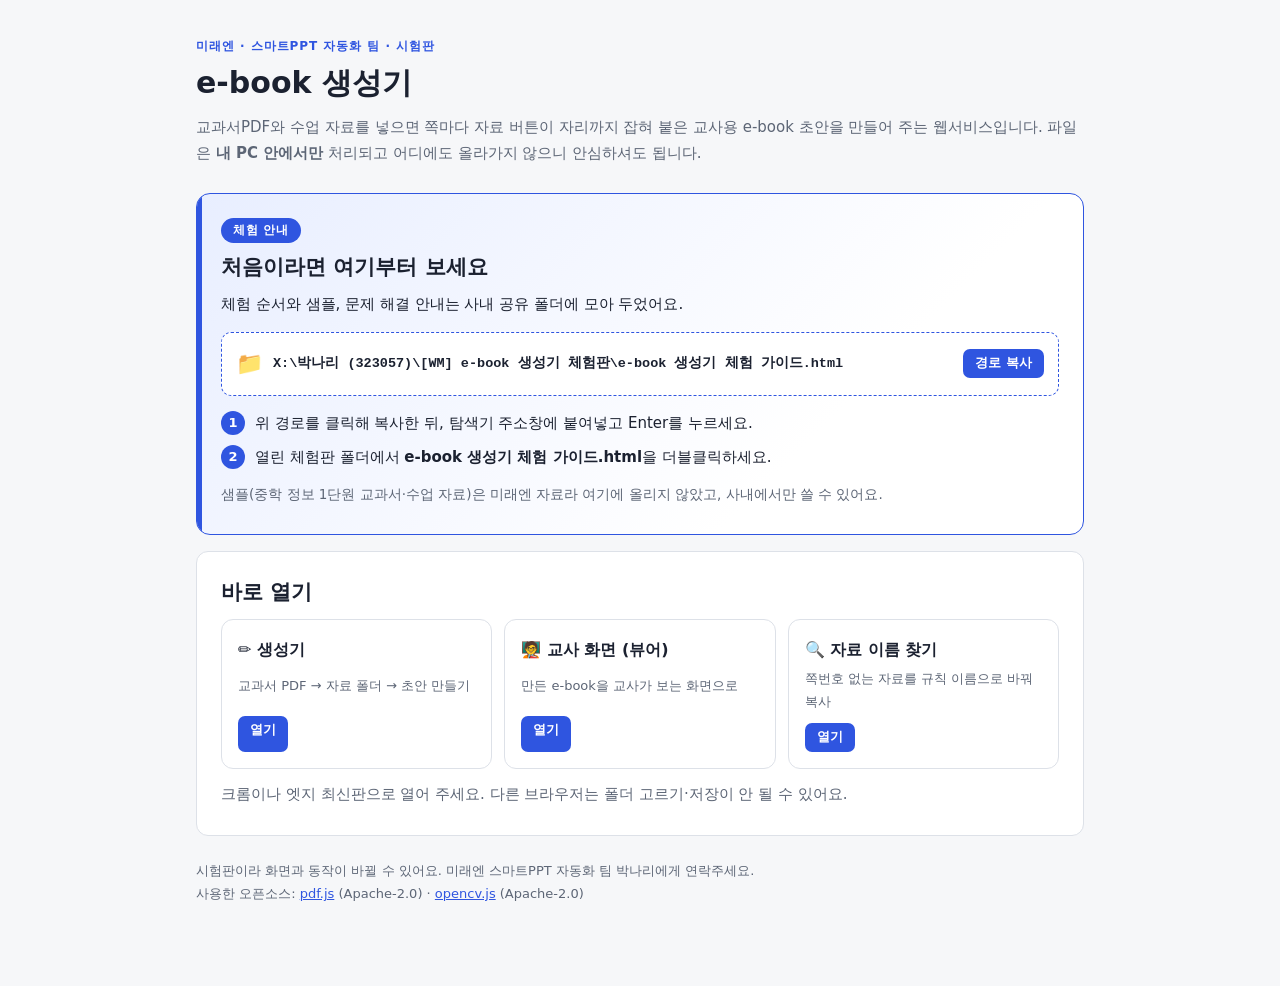
==== commit 5e26916d: "체험 안내를 e-book 생성기 체험 가이드.html로 변경 Co-Authored-By: Claude Sonnet 5.5 <noreply@anthropic.com> Claude-S" ====
--- a/index.html
+++ b/index.html
@@ -77,12 +77,12 @@
   <p class="lead">체험 순서와 샘플, 문제 해결 안내는 사내 공유 폴더에 모아 두었어요.</p>
   <button type="button" class="pathbox" id="copy-path" title="클릭하면 경로가 복사돼요">
     <span class="ico">📁</span>
-    <code id="share-path">X:\박나리 (323057)\[WM] e-book 생성기 체험판\E-book 생성기 체험하기.html</code>
+    <code id="share-path">X:\박나리 (323057)\[WM] e-book 생성기 체험판\e-book 생성기 체험 가이드.html</code>
     <span class="copy" id="copy-label">경로 복사</span>
   </button>
   <ol>
     <li>위 경로를 클릭해 복사한 뒤, 탐색기 주소창에 붙여넣고 Enter를 누르세요.</li>
-    <li>열린 체험판 폴더에서 <b>E-book 생성기 체험하기.html</b>을 더블클릭하세요.</li>
+    <li>열린 체험판 폴더에서 <b>e-book 생성기 체험 가이드.html</b>을 더블클릭하세요.</li>
   </ol>
   <p class="why">샘플(중학 정보 1단원 교과서·수업 자료)은 미래엔 자료라 여기에 올리지 않았고, 사내에서만 쓸 수 있어요.</p>
 </section>
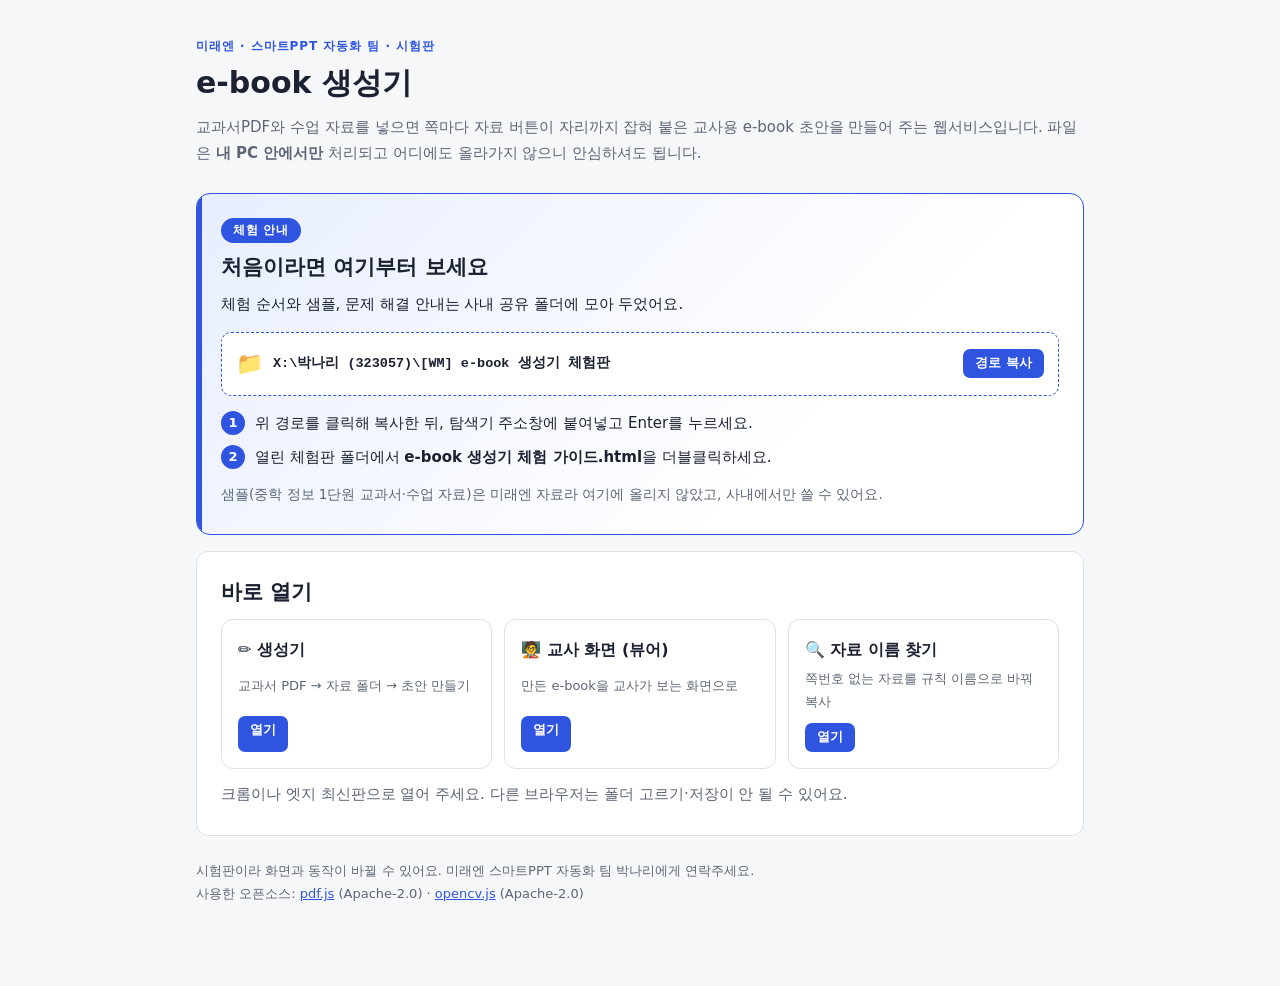
==== commit f36138b4: "복사 경로를 체험판 폴더까지만 표시 Co-Authored-By: Claude Sonnet 5.5 <noreply@anthropic.com> Claude-Session: https:" ====
--- a/index.html
+++ b/index.html
@@ -77,7 +77,7 @@
   <p class="lead">체험 순서와 샘플, 문제 해결 안내는 사내 공유 폴더에 모아 두었어요.</p>
   <button type="button" class="pathbox" id="copy-path" title="클릭하면 경로가 복사돼요">
     <span class="ico">📁</span>
-    <code id="share-path">X:\박나리 (323057)\[WM] e-book 생성기 체험판\e-book 생성기 체험 가이드.html</code>
+    <code id="share-path">X:\박나리 (323057)\[WM] e-book 생성기 체험판</code>
     <span class="copy" id="copy-label">경로 복사</span>
   </button>
   <ol>
